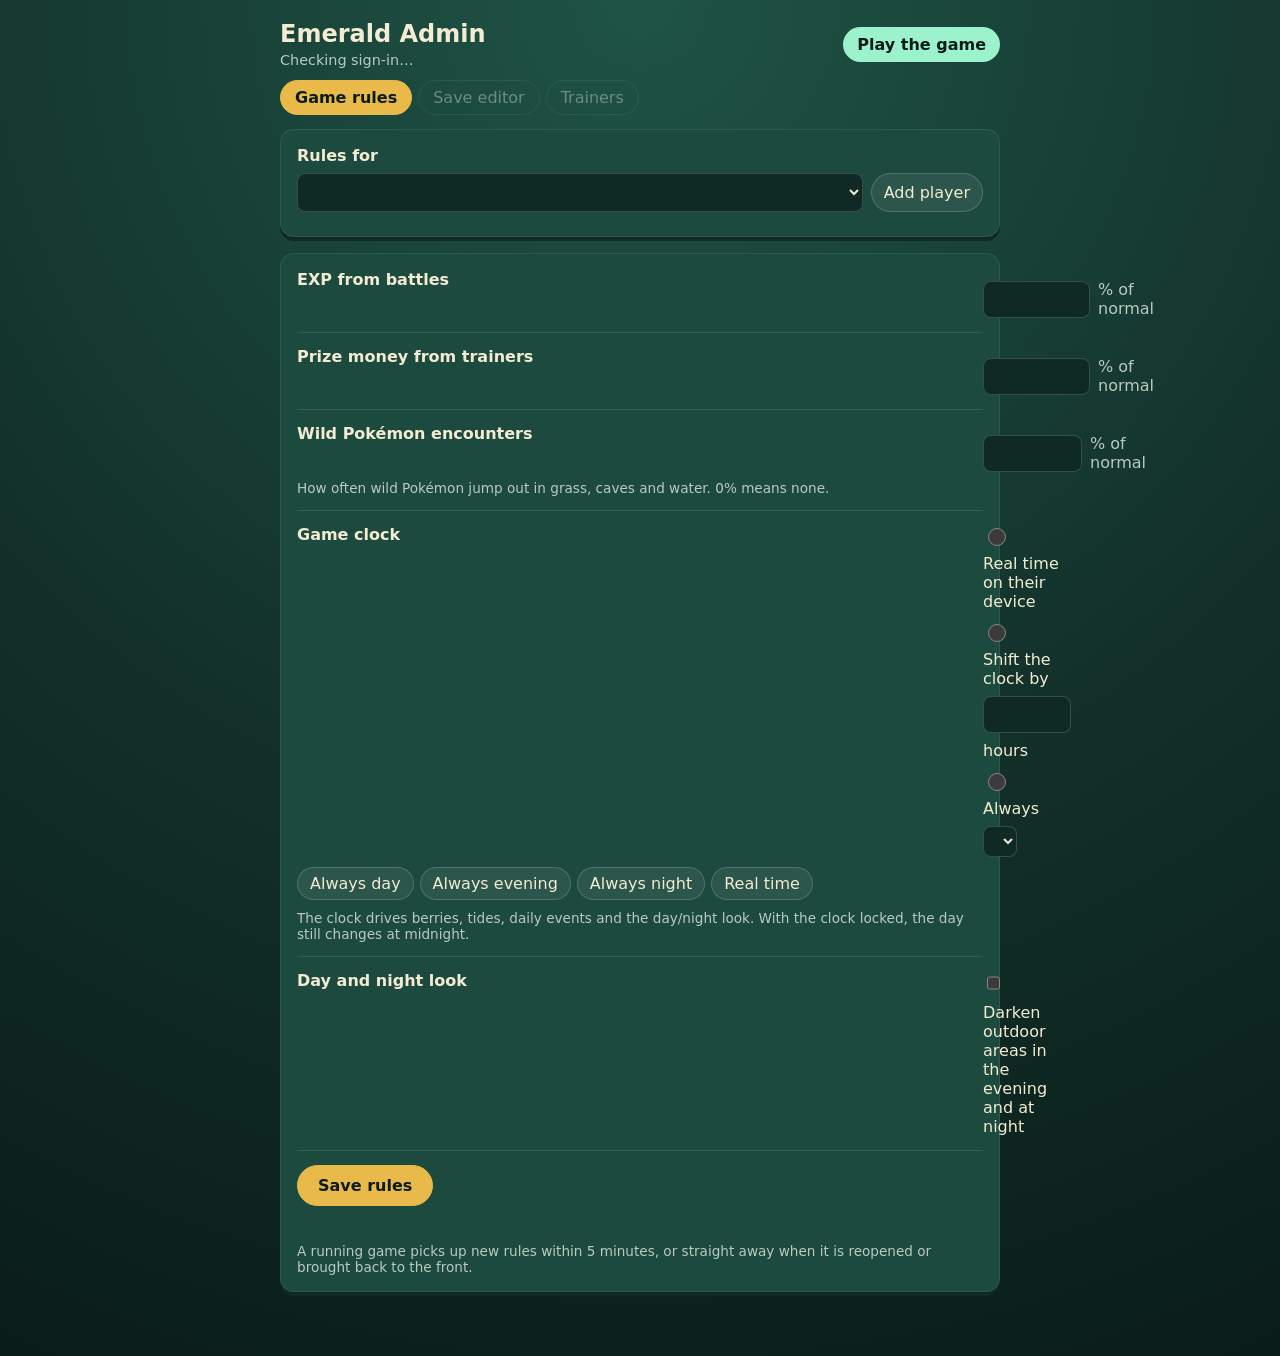
==== web/admin/index.html @ 270f3b2a "Add admin page with house rules; starters on Route 101 - /admin (admin sign-in only, by email hash) " ====
<!doctype html>
<html lang="en">
<head>
  <meta charset="utf-8" />
  <meta name="viewport" content="width=device-width, initial-scale=1, viewport-fit=cover" />
  <meta name="theme-color" content="#123029" />
  <title>Emerald Admin</title>
  <link rel="icon" href="../web/icon-192.png" />
  <link rel="stylesheet" href="admin.css" />
</head>
<body>
  <header class="top">
    <div>
      <h1>Emerald Admin</h1>
      <p class="who" id="who">Checking sign-in…</p>
    </div>
    <a class="play" href="../">Play the game</a>
  </header>

  <nav class="tabs" aria-label="Sections">
    <button type="button" class="tab active" data-tab="rules">Game rules</button>
    <button type="button" class="tab" data-tab="saves" disabled title="Coming next">Save editor</button>
    <button type="button" class="tab" data-tab="trainers" disabled title="Coming next">Trainers</button>
  </nav>

  <main>
    <section id="rules" class="panel">
      <div class="card">
        <label class="field-label" for="scope">Rules for</label>
        <div class="scope-row">
          <select id="scope"></select>
          <button type="button" id="add-player" class="ghost">Add player</button>
        </div>
        <p class="hint" id="scope-hint"></p>
      </div>

      <form id="rules-form" class="card" autocomplete="off">
        <fieldset data-rule="expPercent">
          <legend>EXP from battles</legend>
          <label class="override"><input type="checkbox" data-override /> Set for this player</label>
          <div class="presets" data-presets="50,100,150,200,300,500"></div>
          <div class="number-row"><input type="number" name="expPercent" min="0" max="1000" step="10" /> % of normal</div>
        </fieldset>

        <fieldset data-rule="moneyPercent">
          <legend>Prize money from trainers</legend>
          <label class="override"><input type="checkbox" data-override /> Set for this player</label>
          <div class="presets" data-presets="50,100,150,200,300,500"></div>
          <div class="number-row"><input type="number" name="moneyPercent" min="0" max="1000" step="10" /> % of normal</div>
        </fieldset>

        <fieldset data-rule="encounterPercent">
          <legend>Wild Pokémon encounters</legend>
          <label class="override"><input type="checkbox" data-override /> Set for this player</label>
          <div class="presets" data-presets="0,50,100,150,200"></div>
          <div class="number-row"><input type="number" name="encounterPercent" min="0" max="400" step="10" /> % of normal</div>
          <p class="hint">How often wild Pokémon jump out in grass, caves and water. 0% means none.</p>
        </fieldset>

        <fieldset data-rule="clock">
          <legend>Game clock</legend>
          <label class="override"><input type="checkbox" data-override /> Set for this player</label>
          <div class="radio-list">
            <label><input type="radio" name="clockMode" value="real" /> Real time on their device</label>
            <label><input type="radio" name="clockMode" value="shift" /> Shift the clock by
              <input type="number" name="clockShiftHours" min="-23" max="23" step="1" class="small" /> hours</label>
            <label><input type="radio" name="clockMode" value="lock" /> Always
              <select name="clockLockHour" class="small"></select></label>
          </div>
          <div class="presets" id="clock-presets">
            <button type="button" data-lock="12">Always day</button>
            <button type="button" data-lock="18">Always evening</button>
            <button type="button" data-lock="22">Always night</button>
            <button type="button" data-real>Real time</button>
          </div>
          <p class="hint">The clock drives berries, tides, daily events and the day/night look. With the clock locked, the day still changes at midnight.</p>
        </fieldset>

        <fieldset data-rule="dayNight">
          <legend>Day and night look</legend>
          <label class="override"><input type="checkbox" data-override /> Set for this player</label>
          <label class="switch"><input type="checkbox" name="dayNight" /> Darken outdoor areas in the evening and at night</label>
        </fieldset>

        <div class="actions">
          <button type="submit" class="primary" id="save">Save rules</button>
          <button type="button" class="ghost danger" id="clear-player" hidden>Remove this player's rules</button>
        </div>
        <p class="status" id="status" role="status"></p>
        <p class="hint">A running game picks up new rules within 5 minutes, or straight away when it is reopened or brought back to the front.</p>
      </form>
    </section>
  </main>

  <script type="module" src="admin.js"></script>
</body>
</html>
---- web/admin/admin.css ----
:root {
  --bg: #123029;
  --bg-deep: #0a1c18;
  --card: #1d4a3f;
  --card-edge: #0f2a24;
  --text: #f3ecd3;
  --muted: #b9cbbf;
  --mint: #9bf2cc;
  --accent: #e9b949;
  --danger: #ff8f84;
  --field: #0f2a24;
  color: var(--text);
  background: var(--bg);
  font-family: system-ui, -apple-system, "Segoe UI", Roboto, sans-serif;
  color-scheme: dark;
}

* { box-sizing: border-box; }

body {
  margin: 0;
  min-height: 100dvh;
  background: radial-gradient(circle at 50% 0%, #1f5446 0, var(--bg) 55%, var(--bg-deep) 100%);
  padding: 0 16px 48px;
}

.top, .tabs, main { max-width: 720px; margin: 0 auto; }

.top {
  display: flex;
  justify-content: space-between;
  align-items: center;
  gap: 12px;
  padding: 20px 0 12px;
}

h1 { margin: 0; font-size: 1.5rem; }
.who { margin: 4px 0 0; color: var(--muted); font-size: 0.9rem; overflow-wrap: anywhere; }

.play {
  color: var(--bg-deep);
  background: var(--mint);
  padding: 8px 14px;
  border-radius: 999px;
  text-decoration: none;
  font-weight: 600;
  white-space: nowrap;
}

.tabs { display: flex; gap: 6px; margin-bottom: 14px; overflow-x: auto; }

.tab {
  font: inherit;
  color: var(--muted);
  background: transparent;
  border: 1px solid #ffffff22;
  border-radius: 999px;
  padding: 7px 14px;
  white-space: nowrap;
}
.tab.active { color: var(--bg-deep); background: var(--accent); border-color: var(--accent); font-weight: 600; }
.tab:disabled { opacity: 0.5; }

.card {
  background: var(--card);
  border: 1px solid #ffffff14;
  box-shadow: 0 4px 0 var(--card-edge);
  border-radius: 14px;
  padding: 16px;
  margin-bottom: 16px;
}

.field-label { display: block; font-weight: 600; margin-bottom: 8px; }

.scope-row { display: flex; gap: 8px; }
.scope-row select { flex: 1; min-width: 0; }

select, input[type="number"] {
  font: inherit;
  color: var(--text);
  background: var(--field);
  border: 1px solid #ffffff2a;
  border-radius: 8px;
  padding: 8px 10px;
}
input[type="number"] { width: 7em; }
.small { width: 5.5em !important; padding: 4px 6px; }
select.small { width: auto !important; }

fieldset {
  border: 0;
  border-top: 1px solid #ffffff1a;
  margin: 0;
  padding: 14px 0;
}
fieldset:first-child { border-top: 0; padding-top: 0; }
legend { font-weight: 600; padding: 0; margin-bottom: 8px; float: left; width: 100%; }
legend + * { clear: both; }

fieldset.inherited .presets,
fieldset.inherited .number-row,
fieldset.inherited .radio-list,
fieldset.inherited .switch { opacity: 0.45; pointer-events: none; }

.override { display: none; color: var(--muted); font-size: 0.9rem; margin-bottom: 8px; }
.player-scope .override { display: block; }

.presets { display: flex; flex-wrap: wrap; gap: 6px; margin-bottom: 10px; }
.presets button, .ghost, .primary {
  font: inherit;
  color: var(--text);
  background: #ffffff12;
  border: 1px solid #ffffff2a;
  border-radius: 999px;
  padding: 6px 12px;
  cursor: pointer;
}
.presets button.on { background: var(--mint); color: var(--bg-deep); border-color: var(--mint); font-weight: 600; }

.number-row { display: flex; align-items: center; gap: 8px; color: var(--muted); }

.radio-list { display: grid; gap: 10px; margin-bottom: 10px; }
.radio-list label, .switch { display: flex; align-items: center; gap: 8px; flex-wrap: wrap; }

input[type="radio"], input[type="checkbox"] { width: 18px; height: 18px; accent-color: var(--mint); }

.hint { color: var(--muted); font-size: 0.85rem; margin: 8px 0 0; }

.actions { display: flex; flex-wrap: wrap; gap: 10px; padding-top: 14px; border-top: 1px solid #ffffff1a; }
.primary { background: var(--accent); color: var(--bg-deep); border-color: var(--accent); font-weight: 700; padding: 10px 20px; }
.danger { color: var(--danger); }

.status { min-height: 1.2em; margin: 10px 0 0; color: var(--mint); }
.status.error { color: var(--danger); }
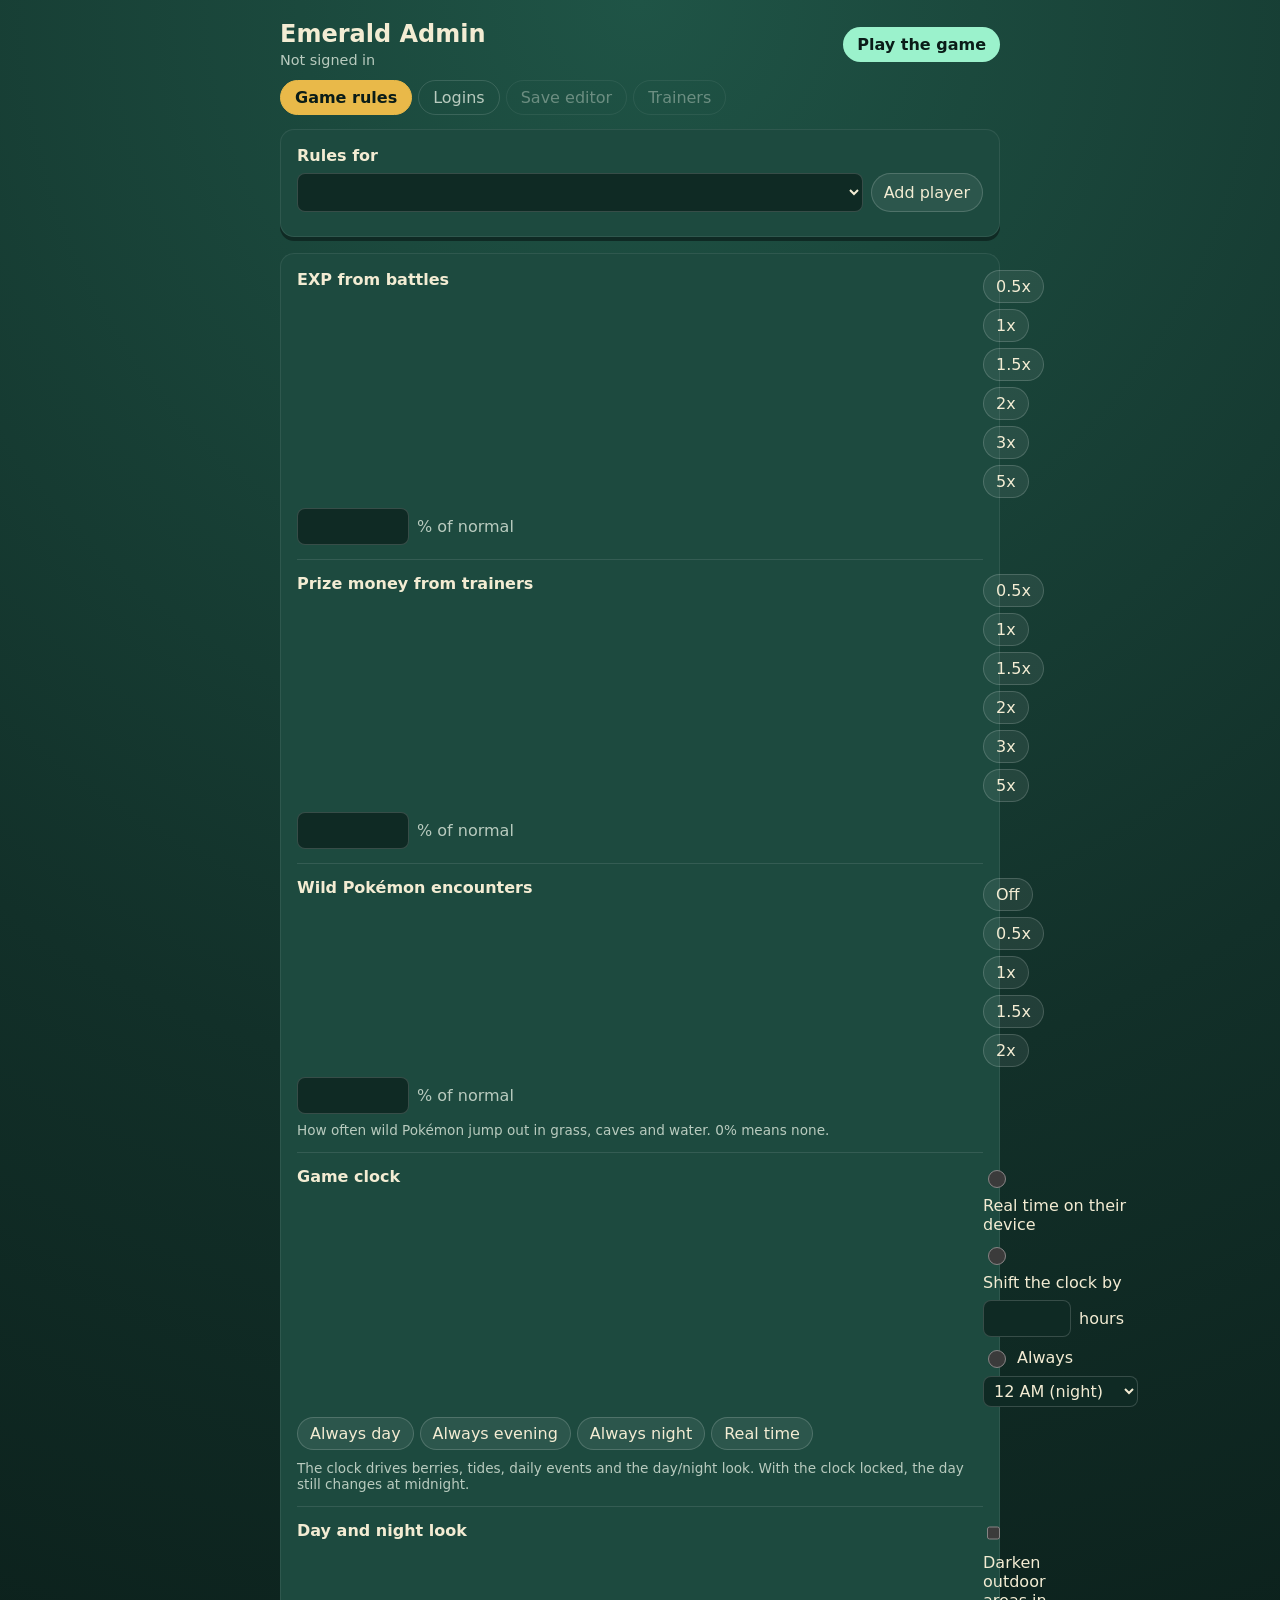
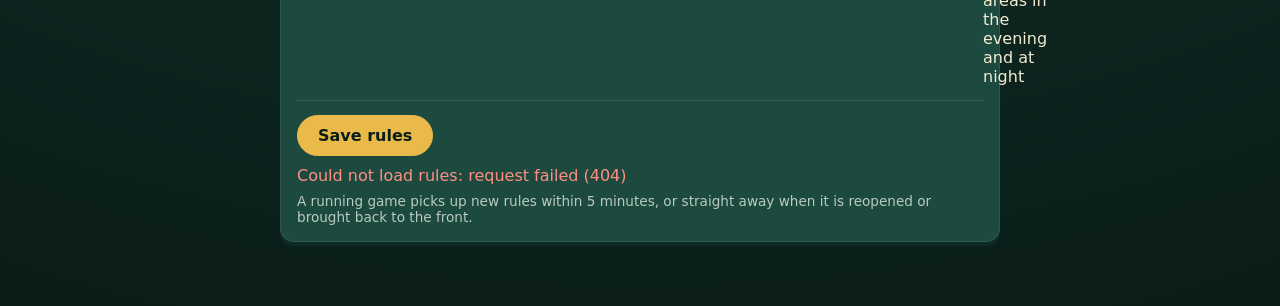
==== commit 1275b769: "Admin: mark shared logins that show a who's-playing picker Co-Authored-By: Claude Opus 5.5 <noreply@" ====
--- a/web/admin/index.html
+++ b/web/admin/index.html
@@ -19,6 +19,7 @@
 
   <nav class="tabs" aria-label="Sections">
     <button type="button" class="tab active" data-tab="rules">Game rules</button>
+    <button type="button" class="tab" data-tab="logins">Logins</button>
     <button type="button" class="tab" data-tab="saves" disabled title="Coming next">Save editor</button>
     <button type="button" class="tab" data-tab="trainers" disabled title="Coming next">Trainers</button>
   </nav>
@@ -90,6 +91,19 @@
         <p class="hint">A running game picks up new rules within 5 minutes, or straight away when it is reopened or brought back to the front.</p>
       </form>
     </section>
+    <section id="logins" class="panel" hidden>
+      <div class="card">
+        <h2>Shared logins</h2>
+        <p class="hint">A shared login (for example one family email the kids all use) asks "Who's playing?" when the game opens, so each kid keeps their own game. Everyone else plays as themselves.</p>
+        <ul class="login-list" id="picker-list"></ul>
+        <form id="picker-form" class="scope-row" autocomplete="off">
+          <input type="email" id="picker-email" placeholder="family@example.com" required />
+          <button type="submit" class="primary">Make shared</button>
+        </form>
+        <p class="status" id="picker-status" role="status"></p>
+        <p class="hint">The email must also be on the Family list in Cloudflare Access so it can sign in.</p>
+      </div>
+    </section>
   </main>
 
   <script type="module" src="admin.js"></script>
--- a/web/admin/admin.css
+++ b/web/admin/admin.css
@@ -132,3 +132,15 @@
 
 .status { min-height: 1.2em; margin: 10px 0 0; color: var(--mint); }
 .status.error { color: var(--danger); }
+
+h2 { margin: 0 0 6px; font-size: 1.1rem; }
+input[type="email"] {
+  font: inherit; color: var(--text); background: var(--field);
+  border: 1px solid #ffffff2a; border-radius: 8px; padding: 8px 10px; flex: 1; min-width: 0;
+}
+.login-list { list-style: none; padding: 0; margin: 14px 0; display: grid; gap: 8px; }
+.login-list li {
+  display: flex; justify-content: space-between; align-items: center; gap: 8px;
+  background: var(--field); border-radius: 10px; padding: 8px 10px; overflow-wrap: anywhere;
+}
+.login-list .empty { color: var(--muted); background: transparent; padding: 0; }
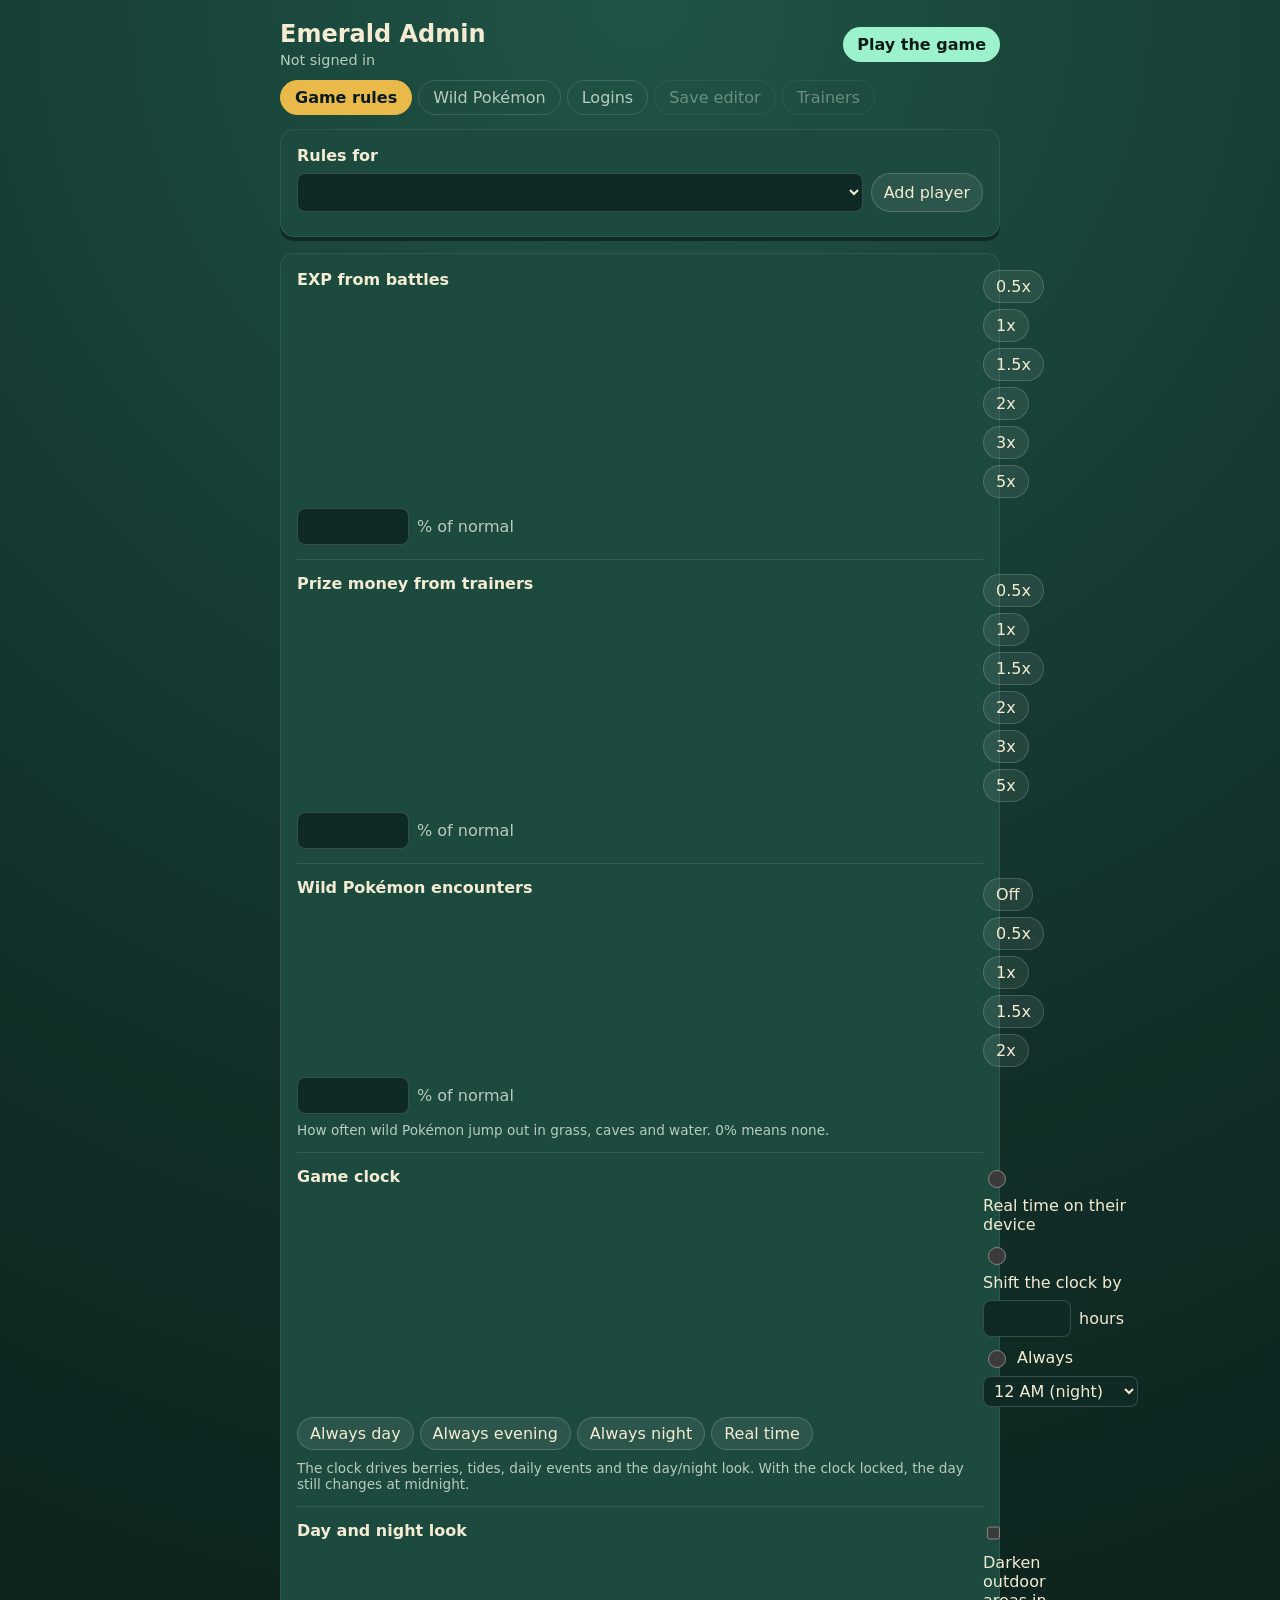
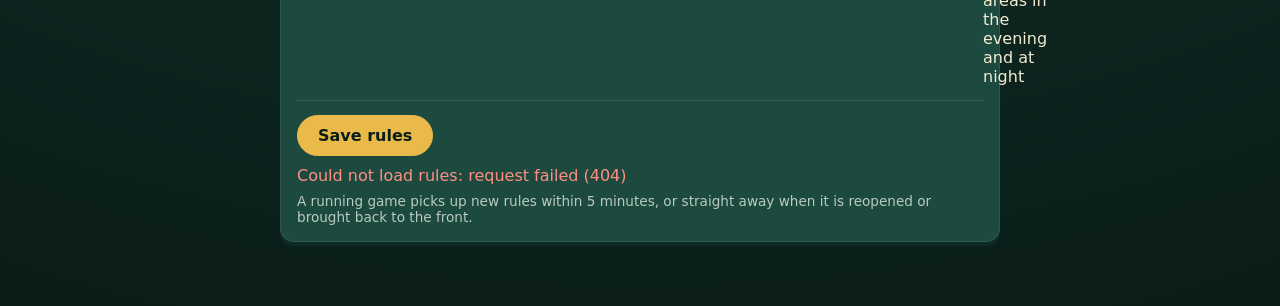
==== commit b2a23a3c: "Admin: per-player wild Pokémon for any route Pick a route or area and check Pokemon; grass, cave and" ====
--- a/web/admin/index.html
+++ b/web/admin/index.html
@@ -19,6 +19,7 @@
 
   <nav class="tabs" aria-label="Sections">
     <button type="button" class="tab active" data-tab="rules">Game rules</button>
+    <button type="button" class="tab" data-tab="encounters">Wild Pokémon</button>
     <button type="button" class="tab" data-tab="logins">Logins</button>
     <button type="button" class="tab" data-tab="saves" disabled title="Coming next">Save editor</button>
     <button type="button" class="tab" data-tab="trainers" disabled title="Coming next">Trainers</button>
@@ -91,6 +92,33 @@
         <p class="hint">A running game picks up new rules within 5 minutes, or straight away when it is reopened or brought back to the front.</p>
       </form>
     </section>
+    <section id="encounters" class="panel" hidden>
+      <div class="card">
+        <label class="field-label" for="enc-scope">Player</label>
+        <select id="enc-scope" class="wide"></select>
+        <label class="field-label spaced" for="enc-map">Route or area</label>
+        <select id="enc-map" class="wide"></select>
+        <p class="hint">★ has its own list, ☆ follows the Everyone list.</p>
+        <p class="hint" id="enc-normal"></p>
+        <p class="enc-state" id="enc-state"></p>
+      </div>
+      <div class="card">
+        <div class="enc-toolbar">
+          <input type="search" id="enc-search" placeholder="Search Pokémon" autocomplete="off" />
+          <span class="hint" id="enc-count"></span>
+        </div>
+        <div class="chips" id="enc-picked"></div>
+        <div class="species-grid" id="enc-species"></div>
+        <div class="actions">
+          <button type="button" class="primary" id="enc-save">Save for this area</button>
+          <button type="button" class="ghost" id="enc-normal-button">Normal Pokémon</button>
+          <button type="button" class="ghost" id="enc-follow" hidden>Follow Everyone</button>
+        </div>
+        <p class="status" id="enc-status" role="status"></p>
+        <p class="hint">Grass, caves and surfing in this area pick evenly from the checked Pokémon, at the area's usual levels. Fishing and Rock Smash stay as they are. Up to 32 per area.</p>
+      </div>
+    </section>
+
     <section id="logins" class="panel" hidden>
       <div class="card">
         <h2>Shared logins</h2>
--- a/web/admin/admin.css
+++ b/web/admin/admin.css
@@ -144,3 +144,23 @@
   background: var(--field); border-radius: 10px; padding: 8px 10px; overflow-wrap: anywhere;
 }
 .login-list .empty { color: var(--muted); background: transparent; padding: 0; }
+
+select.wide { width: 100%; }
+.spaced { margin-top: 14px; }
+.enc-state { margin: 10px 0 0; color: var(--mint); }
+.enc-toolbar { display: flex; flex-wrap: wrap; align-items: center; gap: 10px; margin-bottom: 10px; }
+input[type="search"] {
+  font: inherit; color: var(--text); background: var(--field);
+  border: 1px solid #ffffff2a; border-radius: 8px; padding: 8px 10px; flex: 1; min-width: 12em;
+}
+.chips { display: flex; flex-wrap: wrap; gap: 6px; margin-bottom: 10px; }
+.chip {
+  font: inherit; font-size: 0.85rem; color: var(--bg-deep); background: var(--mint);
+  border: 0; border-radius: 999px; padding: 4px 10px; cursor: pointer;
+}
+.species-grid {
+  display: grid; grid-template-columns: repeat(auto-fill, minmax(9.5em, 1fr)); gap: 4px 10px;
+  max-height: 22em; overflow-y: auto; padding: 4px; margin-bottom: 4px;
+  background: var(--field); border-radius: 10px;
+}
+.species { display: flex; align-items: center; gap: 6px; padding: 4px; font-size: 0.95rem; }
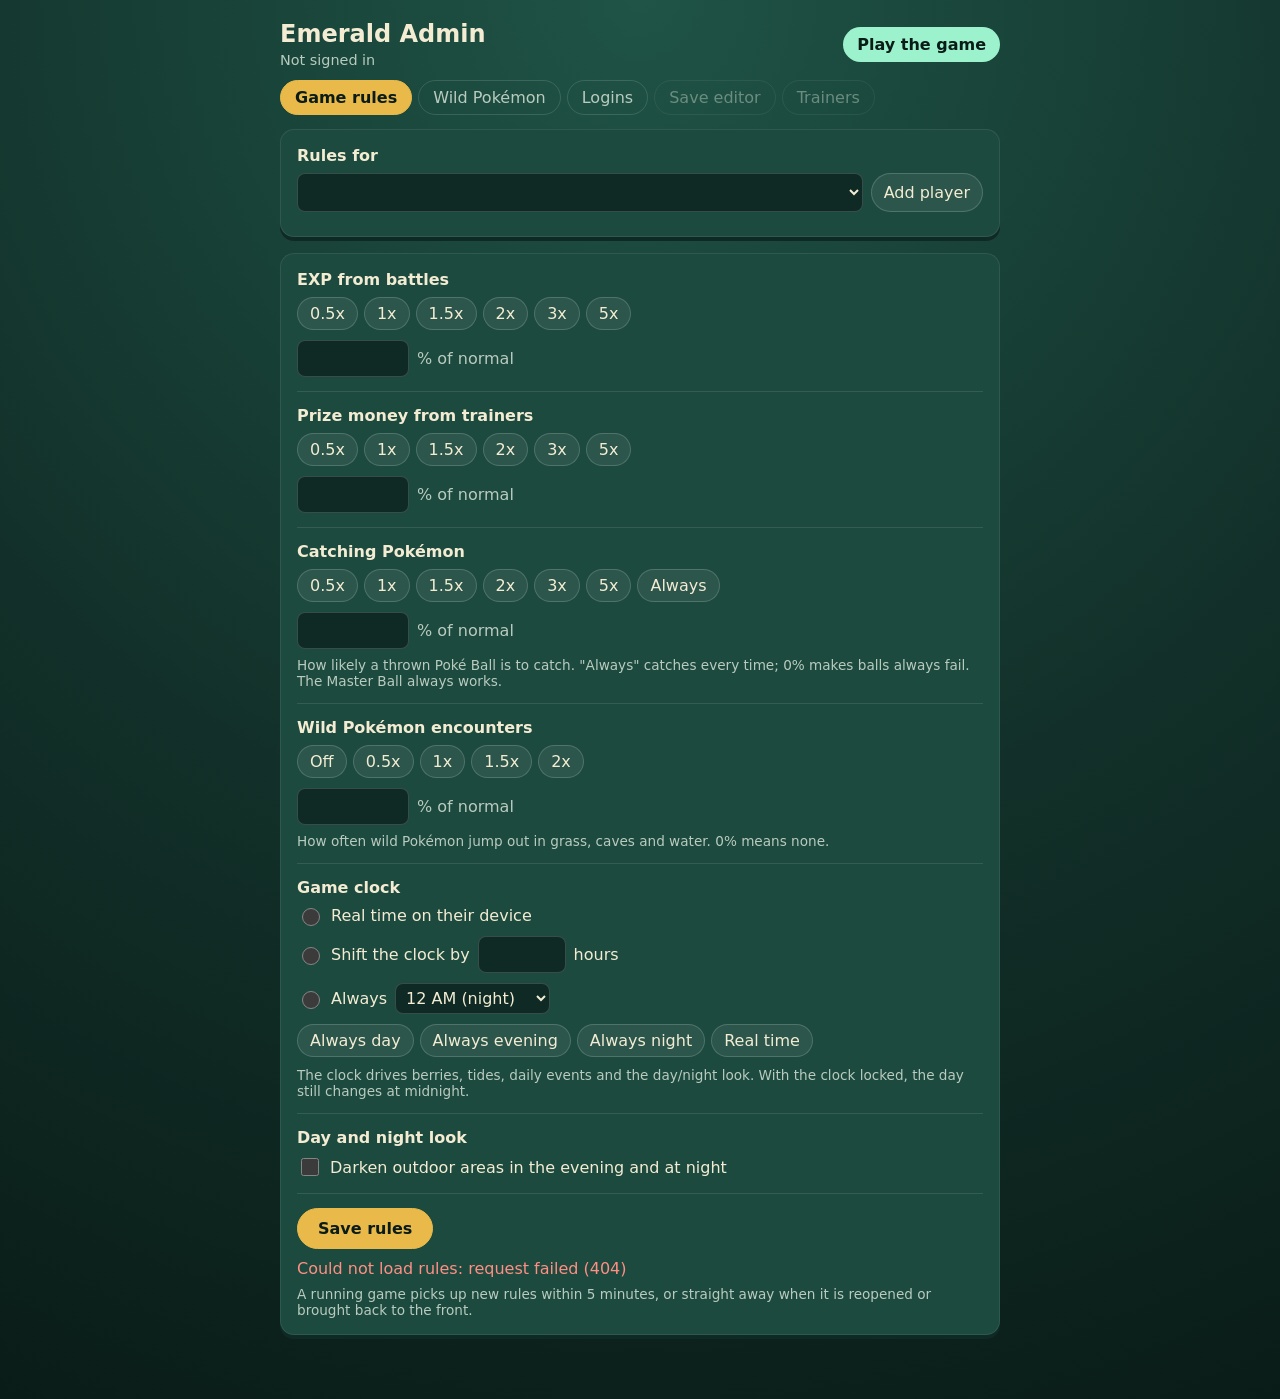
==== commit d516f138: "Admin: catch rate setting; fix rule buttons layout for Everyone Catching Pokemon: percent of normal " ====
--- a/web/admin/index.html
+++ b/web/admin/index.html
@@ -49,6 +49,14 @@
           <label class="override"><input type="checkbox" data-override /> Set for this player</label>
           <div class="presets" data-presets="50,100,150,200,300,500"></div>
           <div class="number-row"><input type="number" name="moneyPercent" min="0" max="1000" step="10" /> % of normal</div>
+        </fieldset>
+
+        <fieldset data-rule="catchPercent">
+          <legend>Catching Pokémon</legend>
+          <label class="override"><input type="checkbox" data-override /> Set for this player</label>
+          <div class="presets" data-presets="50,100,150,200,300,500,10000"></div>
+          <div class="number-row"><input type="number" name="catchPercent" min="0" max="10000" step="10" /> % of normal</div>
+          <p class="hint">How likely a thrown Poké Ball is to catch. "Always" catches every time; 0% makes balls always fail. The Master Ball always works.</p>
         </fieldset>
 
         <fieldset data-rule="encounterPercent">
--- a/web/admin/admin.css
+++ b/web/admin/admin.css
@@ -95,7 +95,7 @@
 }
 fieldset:first-child { border-top: 0; padding-top: 0; }
 legend { font-weight: 600; padding: 0; margin-bottom: 8px; float: left; width: 100%; }
-legend + * { clear: both; }
+fieldset > :not(legend) { clear: both; }
 
 fieldset.inherited .presets,
 fieldset.inherited .number-row,
